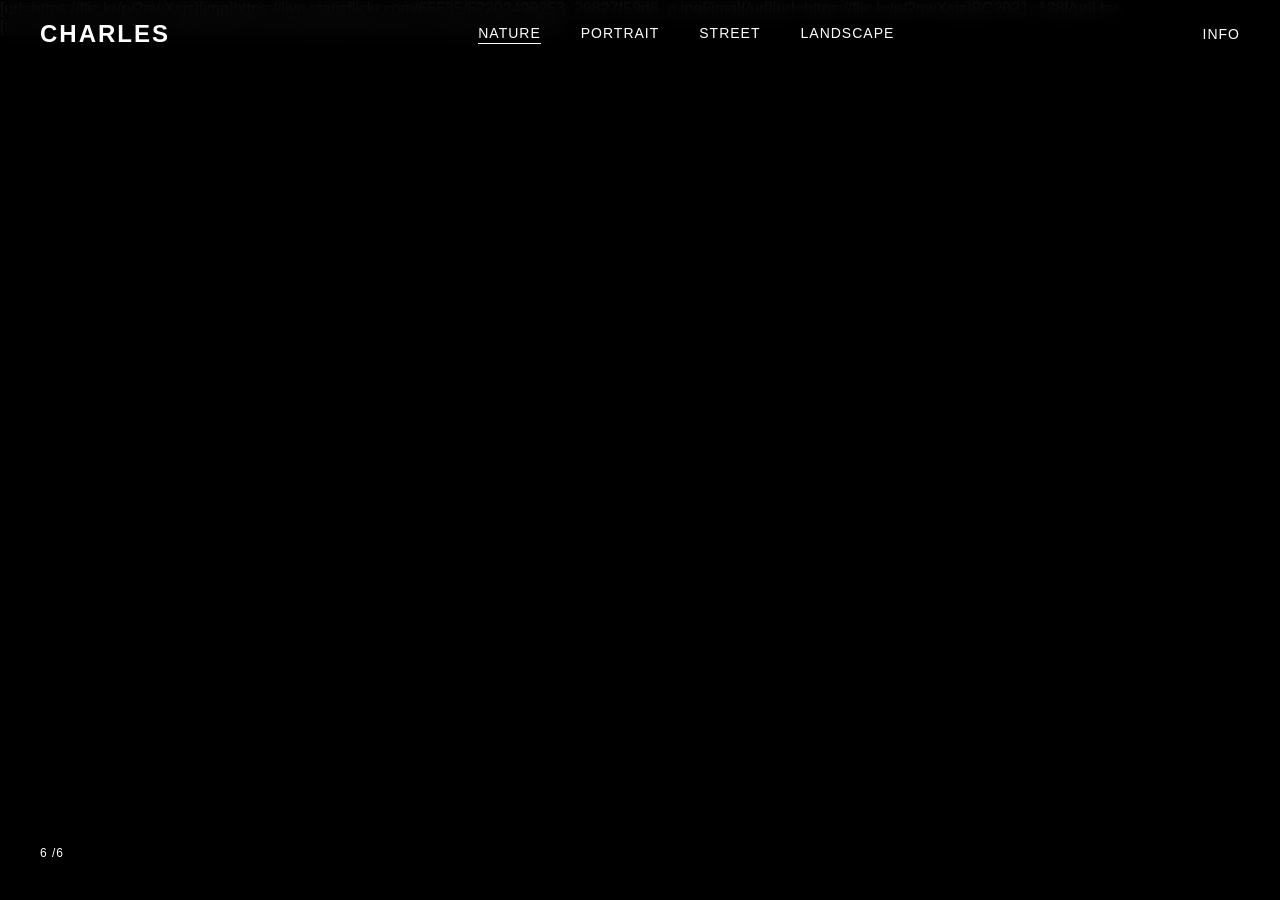
==== index.html @ f2f04e3e "Update index.html" ====
<!DOCTYPE html>
<html lang="en">
<head>
    <meta charset="UTF-8">
    <meta name="viewport" content="width=device-width, initial-scale=1.0">
    <title>chad</title>
    <style>
        * {
            margin: 0;
            padding: 0;
            box-sizing: border-box;
        }

        body {
            font-family: 'Arial', sans-serif;
            background: black;
            color: white;
            overflow-x: hidden;
        }

        .header {
            position: fixed;
            top: 0;
            left: 0;
            right: 0;
            z-index: 1000;
            background: rgba(0, 0, 0, 0.9);
            backdrop-filter: blur(10px);
        }

        .nav {
            display: flex;
            justify-content: space-between;
            align-items: center;
            padding: 20px 40px;
        }

        .logo {
            font-size: 24px;
            font-weight: bold;
            letter-spacing: 2px;
        }

        .nav-menu {
            display: flex;
            gap: 40px;
        }

        .nav-item {
            cursor: pointer;
            font-size: 14px;
            letter-spacing: 1px;
            transition: opacity 0.3s;
            text-transform: uppercase;
        }

        .nav-item:hover {
            opacity: 0.7;
        }

        .nav-item.active {
            border-bottom: 1px solid white;
            padding-bottom: 2px;
        }

        .info-btn {
            cursor: pointer;
            font-size: 14px;
            letter-spacing: 1px;
            transition: opacity 0.3s;
        }

        .info-btn:hover {
            opacity: 0.7;
        }

        .main-content {
            margin-top: 80px;
            padding: 0;
        }

        .gallery {
            display: none;
            padding: 40px;
        }

        .gallery.active {
            display: block;
        }

        .photo-grid {
            columns: 3;
            column-gap: 20px;
        }

        .photo-item {
            break-inside: avoid;
            margin-bottom: 20px;
            cursor: pointer;
            transition: opacity 0.3s;
        }

        .photo-item:hover {
            opacity: 0.8;
        }

        .photo-item img {
            width: 100%;
            height: auto;
            display: block;
        }

        .modal {
            display: none;
            position: fixed;
            z-index: 2000;
            left: 0;
            top: 0;
            width: 100%;
            height: 100%;
            background-color: rgba(0, 0, 0, 0.95);
        }

        .modal-content {
            position: relative;
            width: 100%;
            height: 100%;
            display: flex;
            align-items: center;
            justify-content: center;
            padding: 40px;
        }

        .modal img {
            max-width: 100%;
            max-height: 100%;
            object-fit: contain;
        }

        .modal-close {
            position: absolute;
            top: 30px;
            right: 40px;
            color: white;
            font-size: 30px;
            cursor: pointer;
            z-index: 2001;
            transition: opacity 0.3s;
        }

        .modal-close:hover {
            opacity: 0.7;
        }

        .info-panel {
            display: none;
            position: fixed;
            top: 80px;
            right: 40px;
            background: rgba(0, 0, 0, 0.9);
            padding: 20px;
            border: 1px solid #333;
            z-index: 1500;
            max-width: 300px;
        }

        .info-panel.active {
            display: block;
        }

        .numbering {
            position: fixed;
            bottom: 40px;
            left: 40px;
            font-size: 12px;
            letter-spacing: 1px;
            z-index: 1000;
        }

        @media (max-width: 768px) {
            .nav {
                padding: 15px 20px;
            }

            .nav-menu {
                gap: 20px;
            }

            .nav-item, .info-btn {
                font-size: 12px;
            }

            .main-content {
                margin-top: 60px;
            }

            .gallery {
                padding: 20px;
            }

            .photo-grid {
                columns: 2;
                column-gap: 15px;
            }

            .photo-item {
                margin-bottom: 15px;
            }

            .numbering {
                bottom: 20px;
                left: 20px;
            }

            .modal-close {
                right: 20px;
                top: 20px;
            }

            .info-panel {
                right: 20px;
                max-width: 250px;
            }
        }

        @media (max-width: 480px) {
            .photo-grid {
                columns: 1;
            }

            .nav-menu {
                gap: 15px;
            }
        }
    </style>
</head>
<body>
    <div class="header">
        <nav class="nav">
            <div class="logo">CHARLES</div>
            <div class="nav-menu">
                <div class="nav-item active" onclick="showGallery('nature')">NATURE</div>
                <div class="nav-item" onclick="showGallery('portrait')">PORTRAIT</div>
                <div class="nav-item" onclick="showGallery('street')">STREET</div>
                <div class="nav-item" onclick="showGallery('landscape')">LANDSCAPE</div>
            </div>
            <div class="info-btn" onclick="toggleInfo()">INFO</div>
        </nav>
    </div>
[url=https://flic.kr/p/2nwXsjz][img]https://live.staticflickr.com/65535/52202499253_29827f59d6_o.jpg[/img][/url][url=https://flic.kr/p/2nwXsjz]BC2021_138[/url] by [url=https://www.flickr.com/photos/131401388@N03/]Chad Lortie[/url], sur Flickr
    <div class="main-content">
        <!-- Nature Gallery -->
        <div id="nature" class="gallery active">
            <div class="photo-grid">
                <div class="photo-item" onclick="openModal('https://live.staticflickr.com/65535/54692451687_19c5208e9b_b.jpg')">
                    <img src="https://live.staticflickr.com/65535/54692451687_19c5208e9b_b.jpg&q=80" alt="">
                </div>
                <div class="photo-item" onclick="openModal('https://live.staticflickr.com/65535/52202499253_29827f59d6_o.jpg')">
                    <img src="https://live.staticflickr.com/65535/52202499253_29827f59d6_o.jpg" alt="">
                </div>
                <div class="photo-item" onclick="openModal('https://images.unsplash.com/photo-1469474968028-56623f02e42e?w=1200&q=80')">
                    <img src="https://images.unsplash.com/photo-1469474968028-56623f02e42e?w=600&q=80" alt="">
                </div>
                <div class="photo-item" onclick="openModal('https://images.unsplash.com/photo-1518837695005-2083093ee35b?w=1200&q=80')">
                    <img src="https://images.unsplash.com/photo-1518837695005-2083093ee35b?w=600&q=80" alt="">
                </div>
                <div class="photo-item" onclick="openModal('https://images.unsplash.com/photo-1448375240586-882707db888b?w=1200&q=80')">
                    <img src="https://images.unsplash.com/photo-1448375240586-882707db888b?w=600&q=80" alt="">
                </div>
                <div class="photo-item" onclick="openModal('https://images.unsplash.com/photo-1472214103451-9374bd1c798e?w=1200&q=80')">
                    <img src="https://images.unsplash.com/photo-1472214103451-9374bd1c798e?w=600&q=80" alt="">
                </div>
            </div>
        </div>

        <!-- Portrait Gallery -->
        <div id="portrait" class="gallery">
            <div class="photo-grid">
                <div class="photo-item" onclick="openModal('https://images.unsplash.com/photo-1494790108755-2616c27ef63d?w=1200&q=80')">
                    <img src="https://images.unsplash.com/photo-1494790108755-2616c27ef63d?w=600&q=80" alt="">
                </div>
                <div class="photo-item" onclick="openModal('https://images.unsplash.com/photo-1507003211169-0a1dd7228f2d?w=1200&q=80')">
                    <img src="https://images.unsplash.com/photo-1507003211169-0a1dd7228f2d?w=600&q=80" alt="">
                </div>
                <div class="photo-item" onclick="openModal('https://images.unsplash.com/photo-1544005313-94ddf0286df2?w=1200&q=80')">
                    <img src="https://images.unsplash.com/photo-1544005313-94ddf0286df2?w=600&q=80" alt="">
                </div>
                <div class="photo-item" onclick="openModal('https://images.unsplash.com/photo-1529626455594-4ff0802cfb7e?w=1200&q=80')">
                    <img src="https://images.unsplash.com/photo-1529626455594-4ff0802cfb7e?w=600&q=80" alt="">
                </div>
            </div>
        </div>

        <!-- Street Gallery -->
        <div id="street" class="gallery">
            <div class="photo-grid">
                <div class="photo-item" onclick="openModal('https://images.unsplash.com/photo-1449824913935-59a10b8d2000?w=1200&q=80')">
                    <img src="https://images.unsplash.com/photo-1449824913935-59a10b8d2000?w=600&q=80" alt="">
                </div>
                <div class="photo-item" onclick="openModal('https://images.unsplash.com/photo-1477959858617-67f85cf4f1df?w=1200&q=80')">
                    <img src="https://images.unsplash.com/photo-1477959858617-67f85cf4f1df?w=600&q=80" alt="">
                </div>
                <div class="photo-item" onclick="openModal('https://images.unsplash.com/photo-1502920917128-1aa500764cbd?w=1200&q=80')">
                    <img src="https://images.unsplash.com/photo-1502920917128-1aa500764cbd?w=600&q=80" alt="">
                </div>
                <div class="photo-item" onclick="openModal('https://images.unsplash.com/photo-1501594907352-04cda38ebc29?w=1200&q=80')">
                    <img src="https://images.unsplash.com/photo-1501594907352-04cda38ebc29?w=600&q=80" alt="">
                </div>
                <div class="photo-item" onclick="openModal('https://images.unsplash.com/photo-1514565131-fce0801e5785?w=1200&q=80')">
                    <img src="https://images.unsplash.com/photo-1514565131-fce0801e5785?w=600&q=80" alt="">
                </div>
            </div>
        </div>

        <!-- Landscape Gallery -->
        <div id="landscape" class="gallery">
            <div class="photo-grid">
                <div class="photo-item" onclick="openModal('https://images.unsplash.com/photo-1506905925346-21bda4d32df4?w=1200&q=80')">
                    <img src="https://images.unsplash.com/photo-1506905925346-21bda4d32df4?w=600&q=80" alt="">
                </div>
                <div class="photo-item" onclick="openModal('https://images.unsplash.com/photo-1506197603052-3cc9c3a201bd?w=1200&q=80')">
                    <img src="https://images.unsplash.com/photo-1506197603052-3cc9c3a201bd?w=600&q=80" alt="">
                </div>
                <div class="photo-item" onclick="openModal('https://images.unsplash.com/photo-1464822759844-d150baec3e5a?w=1200&q=80')">
                    <img src="https://images.unsplash.com/photo-1464822759844-d150baec3e5a?w=600&q=80" alt="">
                </div>
                <div class="photo-item" onclick="openModal('https://images.unsplash.com/photo-1519904981063-b0cf448d479e?w=1200&q=80')">
                    <img src="https://images.unsplash.com/photo-1519904981063-b0cf448d479e?w=600&q=80" alt="">
                </div>
                <div class="photo-item" onclick="openModal('https://images.unsplash.com/photo-1493246507139-91e8fad9978e?w=1200&q=80')">
                    <img src="https://images.unsplash.com/photo-1493246507139-91e8fad9978e?w=600&q=80" alt="">
                </div>
                <div class="photo-item" onclick="openModal('https://images.unsplash.com/photo-1417325384643-aac51acc9e5d?w=1200&q=80')">
                    <img src="https://images.unsplash.com/photo-1417325384643-aac51acc9e5d?w=600&q=80" alt="">
                </div>
            </div>
        </div>
    </div>

    <!-- Modal -->
    <div id="modal" class="modal" onclick="closeModal()">
        <div class="modal-close">&times;</div>
        <div class="modal-content">
            <img id="modalImg" src="" alt="">
        </div>
    </div>

    <!-- Info Panel -->
    <div id="infoPanel" class="info-panel">
        <p>Photographer based in Montreal</p>
        <p>Available for commissions</p>
        <p>Contact: hello@photographer.com</p>
    </div>

    <!-- Numbering -->
    <div class="numbering">
        <span id="currentNumber">1</span>
        <span id="totalNumber"></span>
    </div>

    <script>
        let currentGallery = 'nature';
        let currentImageIndex = 0;
        let totalImages = 0;

        function showGallery(gallery) {
            // Hide all galleries
            document.querySelectorAll('.gallery').forEach(g => g.classList.remove('active'));
            document.querySelectorAll('.nav-item').forEach(n => n.classList.remove('active'));
            
            // Show selected gallery
            document.getElementById(gallery).classList.add('active');
            event.target.classList.add('active');
            
            currentGallery = gallery;
            updateNumbering();
        }

        function openModal(imageSrc) {
            document.getElementById('modalImg').src = imageSrc;
            document.getElementById('modal').style.display = 'block';
            document.body.style.overflow = 'hidden';
        }

        function closeModal() {
            document.getElementById('modal').style.display = 'none';
            document.body.style.overflow = 'auto';
        }

        function toggleInfo() {
            const panel = document.getElementById('infoPanel');
            panel.classList.toggle('active');
        }

        function updateNumbering() {
            const activeGallery = document.querySelector('.gallery.active');
            const images = activeGallery.querySelectorAll('.photo-item');
            totalImages = images.length;
            document.getElementById('totalNumber').textContent = '/' + totalImages;
            
            // Update current number on scroll or image hover
            let observer = new IntersectionObserver((entries) => {
                entries.forEach(entry => {
                    if (entry.isIntersecting) {
                        const index = Array.from(images).indexOf(entry.target) + 1;
                        document.getElementById('currentNumber').textContent = index;
                    }
                });
            }, { threshold: 0.5 });
            
            images.forEach(img => observer.observe(img));
        }

        // Initialize
        document.addEventListener('DOMContentLoaded', function() {
            updateNumbering();
        });

        // Close modal with escape key
        document.addEventListener('keydown', function(e) {
            if (e.key === 'Escape') {
                closeModal();
                const panel = document.getElementById('infoPanel');
                panel.classList.remove('active');
            }
        });

        // Close info panel when clicking outside
        document.addEventListener('click', function(e) {
            const panel = document.getElementById('infoPanel');
            const infoBtn = document.querySelector('.info-btn');
            if (!panel.contains(e.target) && !infoBtn.contains(e.target)) {
                panel.classList.remove('active');
            }
        });
    </script>
</body>
</html>
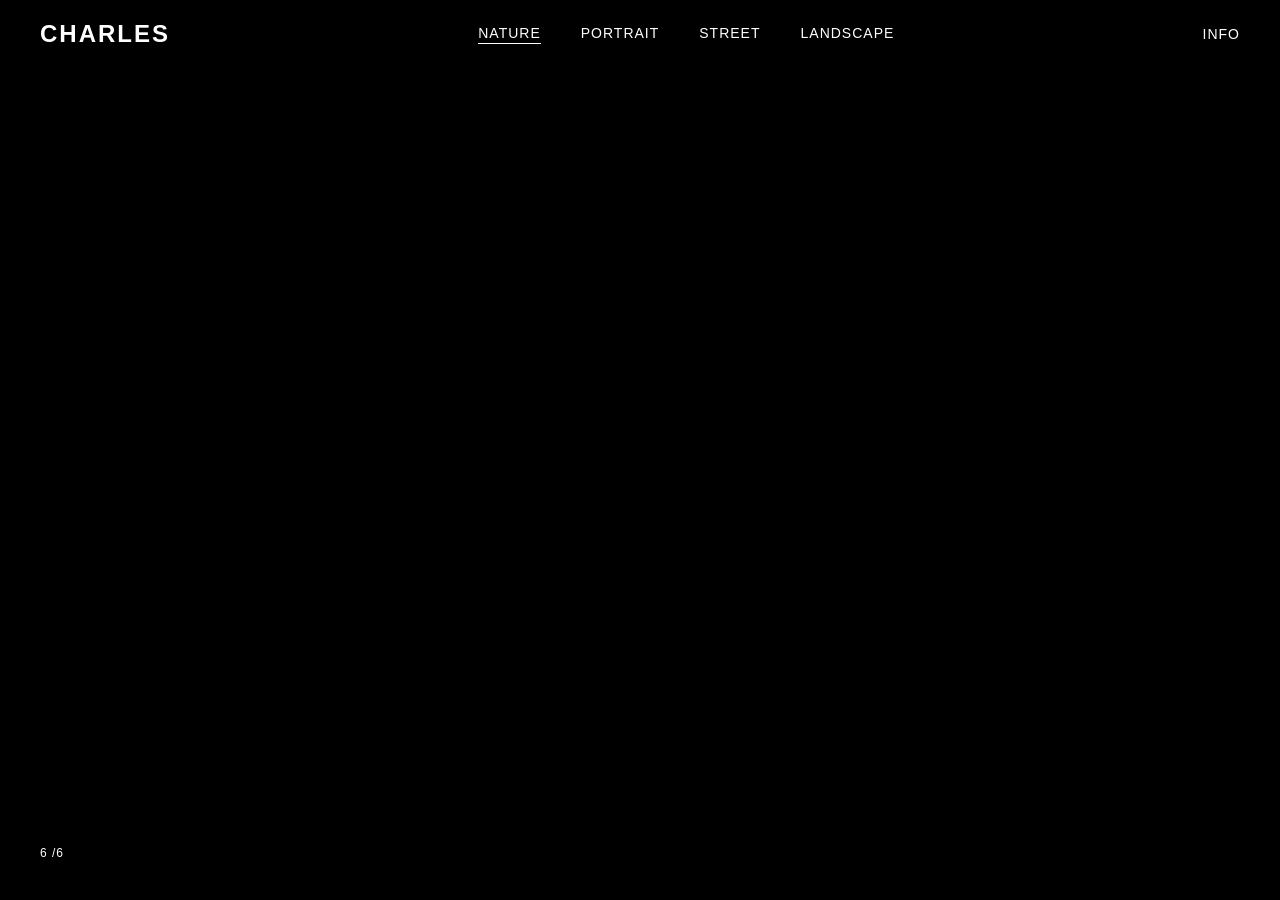
==== commit 1f5b1f4d: "test" ====
--- a/index.html
+++ b/index.html
@@ -247,46 +247,28 @@
             <div class="info-btn" onclick="toggleInfo()">INFO</div>
         </nav>
     </div>
-[url=https://flic.kr/p/2nwXsjz][img]https://live.staticflickr.com/65535/52202499253_29827f59d6_o.jpg[/img][/url][url=https://flic.kr/p/2nwXsjz]BC2021_138[/url] by [url=https://www.flickr.com/photos/131401388@N03/]Chad Lortie[/url], sur Flickr
+
     <div class="main-content">
         <!-- Nature Gallery -->
         <div id="nature" class="gallery active">
             <div class="photo-grid">
                 <div class="photo-item" onclick="openModal('https://live.staticflickr.com/65535/54692451687_19c5208e9b_b.jpg')">
-                    <img src="https://live.staticflickr.com/65535/54692451687_19c5208e9b_b.jpg&q=80" alt="">
+                    <img src="https://live.staticflickr.com/65535/54692451687_19c5208e9b_b.jpg&q" alt="">
                 </div>
                 <div class="photo-item" onclick="openModal('https://live.staticflickr.com/65535/52202499253_29827f59d6_o.jpg')">
                     <img src="https://live.staticflickr.com/65535/52202499253_29827f59d6_o.jpg" alt="">
                 </div>
-                <div class="photo-item" onclick="openModal('https://images.unsplash.com/photo-1469474968028-56623f02e42e?w=1200&q=80')">
-                    <img src="https://images.unsplash.com/photo-1469474968028-56623f02e42e?w=600&q=80" alt="">
-                </div>
-                <div class="photo-item" onclick="openModal('https://images.unsplash.com/photo-1518837695005-2083093ee35b?w=1200&q=80')">
-                    <img src="https://images.unsplash.com/photo-1518837695005-2083093ee35b?w=600&q=80" alt="">
+                <div class="photo-item" onclick="openModal('https://live.staticflickr.com/65535/54693603485_eb34582e58_o.jpg')">
+                    <img src="https://live.staticflickr.com/65535/54693603485_eb34582e58_o.jpg" alt="">
+                </div>
+                <div class="photo-item" onclick="openModal('https://live.staticflickr.com/65535/52776510985_c08c75e4cd_o.jpg')">
+                    <img src="https://live.staticflickr.com/65535/52776510985_c08c75e4cd_o.jpg" alt="">
                 </div>
                 <div class="photo-item" onclick="openModal('https://images.unsplash.com/photo-1448375240586-882707db888b?w=1200&q=80')">
                     <img src="https://images.unsplash.com/photo-1448375240586-882707db888b?w=600&q=80" alt="">
                 </div>
                 <div class="photo-item" onclick="openModal('https://images.unsplash.com/photo-1472214103451-9374bd1c798e?w=1200&q=80')">
                     <img src="https://images.unsplash.com/photo-1472214103451-9374bd1c798e?w=600&q=80" alt="">
-                </div>
-            </div>
-        </div>
-
-        <!-- Portrait Gallery -->
-        <div id="portrait" class="gallery">
-            <div class="photo-grid">
-                <div class="photo-item" onclick="openModal('https://images.unsplash.com/photo-1494790108755-2616c27ef63d?w=1200&q=80')">
-                    <img src="https://images.unsplash.com/photo-1494790108755-2616c27ef63d?w=600&q=80" alt="">
-                </div>
-                <div class="photo-item" onclick="openModal('https://images.unsplash.com/photo-1507003211169-0a1dd7228f2d?w=1200&q=80')">
-                    <img src="https://images.unsplash.com/photo-1507003211169-0a1dd7228f2d?w=600&q=80" alt="">
-                </div>
-                <div class="photo-item" onclick="openModal('https://images.unsplash.com/photo-1544005313-94ddf0286df2?w=1200&q=80')">
-                    <img src="https://images.unsplash.com/photo-1544005313-94ddf0286df2?w=600&q=80" alt="">
-                </div>
-                <div class="photo-item" onclick="openModal('https://images.unsplash.com/photo-1529626455594-4ff0802cfb7e?w=1200&q=80')">
-                    <img src="https://images.unsplash.com/photo-1529626455594-4ff0802cfb7e?w=600&q=80" alt="">
                 </div>
             </div>
         </div>
@@ -315,17 +297,17 @@
         <!-- Landscape Gallery -->
         <div id="landscape" class="gallery">
             <div class="photo-grid">
-                <div class="photo-item" onclick="openModal('https://images.unsplash.com/photo-1506905925346-21bda4d32df4?w=1200&q=80')">
-                    <img src="https://images.unsplash.com/photo-1506905925346-21bda4d32df4?w=600&q=80" alt="">
-                </div>
-                <div class="photo-item" onclick="openModal('https://images.unsplash.com/photo-1506197603052-3cc9c3a201bd?w=1200&q=80')">
-                    <img src="https://images.unsplash.com/photo-1506197603052-3cc9c3a201bd?w=600&q=80" alt="">
-                </div>
-                <div class="photo-item" onclick="openModal('https://images.unsplash.com/photo-1464822759844-d150baec3e5a?w=1200&q=80')">
-                    <img src="https://images.unsplash.com/photo-1464822759844-d150baec3e5a?w=600&q=80" alt="">
-                </div>
-                <div class="photo-item" onclick="openModal('https://images.unsplash.com/photo-1519904981063-b0cf448d479e?w=1200&q=80')">
-                    <img src="https://images.unsplash.com/photo-1519904981063-b0cf448d479e?w=600&q=80" alt="">
+                <div class="photo-item" onclick="openModal('https://live.staticflickr.com/65535/52776510985_c08c75e4cd_o.jpg')">
+                    <img src="https://live.staticflickr.com/65535/52776510985_c08c75e4cd_o.jpg" alt="">
+                </div>
+                <div class="photo-item" onclick="openModal('https://live.staticflickr.com/65535/53456727250_0c3049e406_o.jpg')">
+                    <img src="https://live.staticflickr.com/65535/53456727250_0c3049e406_o.jpg" alt="">
+                </div>
+                <div class="photo-item" onclick="openModal('https://live.staticflickr.com/65535/53456721230_c2c3dd6757_o.jpg')">
+                    <img src="https://live.staticflickr.com/65535/53456721230_c2c3dd6757_o.jpg" alt="">
+                </div>
+                <div class="photo-item" onclick="openModal('https://live.staticflickr.com/65535/52228485630_40c9dd7c0c_o.jpg')">
+                    <img src="https://live.staticflickr.com/65535/52228485630_40c9dd7c0c_o.jpg" alt="">
                 </div>
                 <div class="photo-item" onclick="openModal('https://images.unsplash.com/photo-1493246507139-91e8fad9978e?w=1200&q=80')">
                     <img src="https://images.unsplash.com/photo-1493246507139-91e8fad9978e?w=600&q=80" alt="">
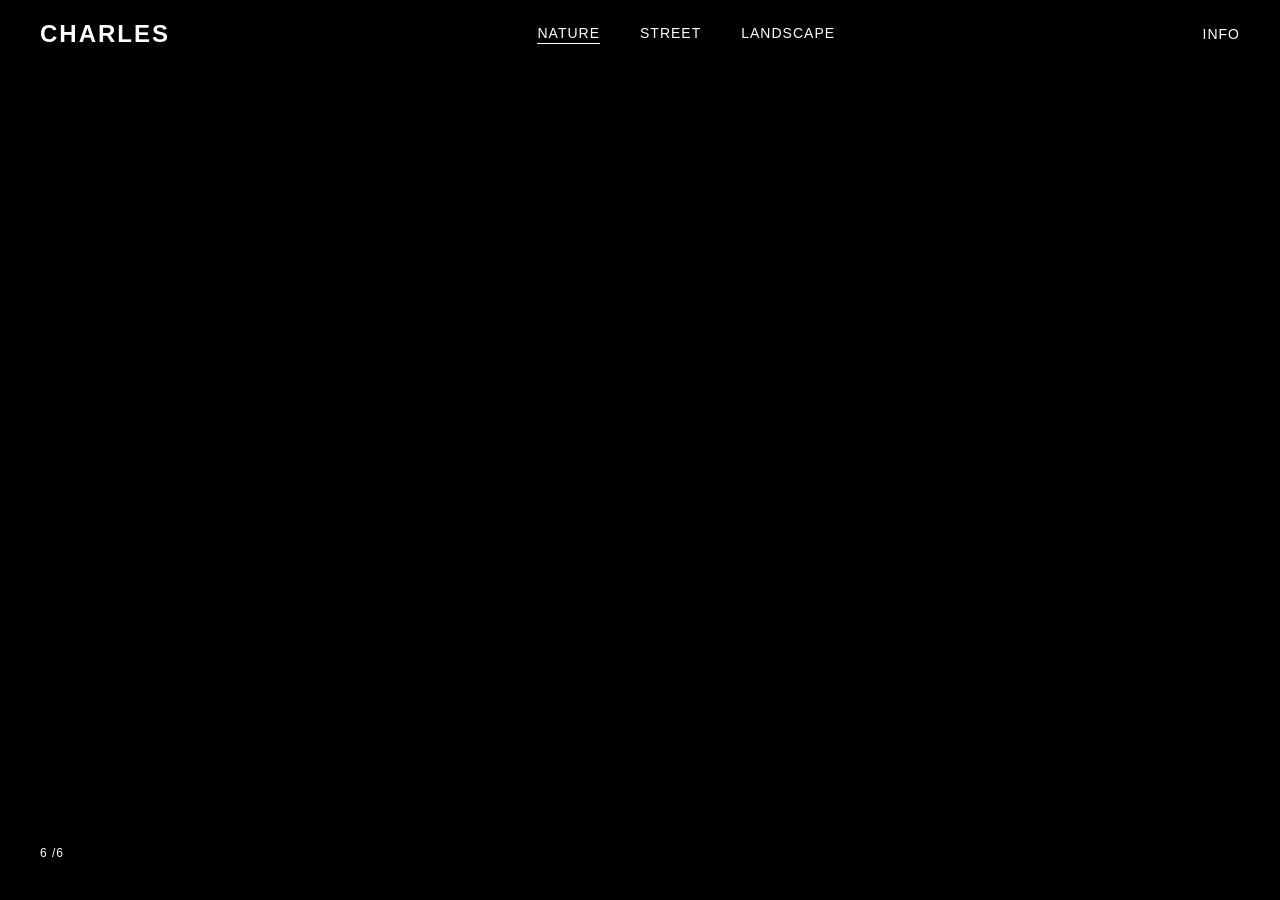
==== commit 9864384f: "test" ====
--- a/index.html
+++ b/index.html
@@ -240,7 +240,6 @@
             <div class="logo">CHARLES</div>
             <div class="nav-menu">
                 <div class="nav-item active" onclick="showGallery('nature')">NATURE</div>
-                <div class="nav-item" onclick="showGallery('portrait')">PORTRAIT</div>
                 <div class="nav-item" onclick="showGallery('street')">STREET</div>
                 <div class="nav-item" onclick="showGallery('landscape')">LANDSCAPE</div>
             </div>
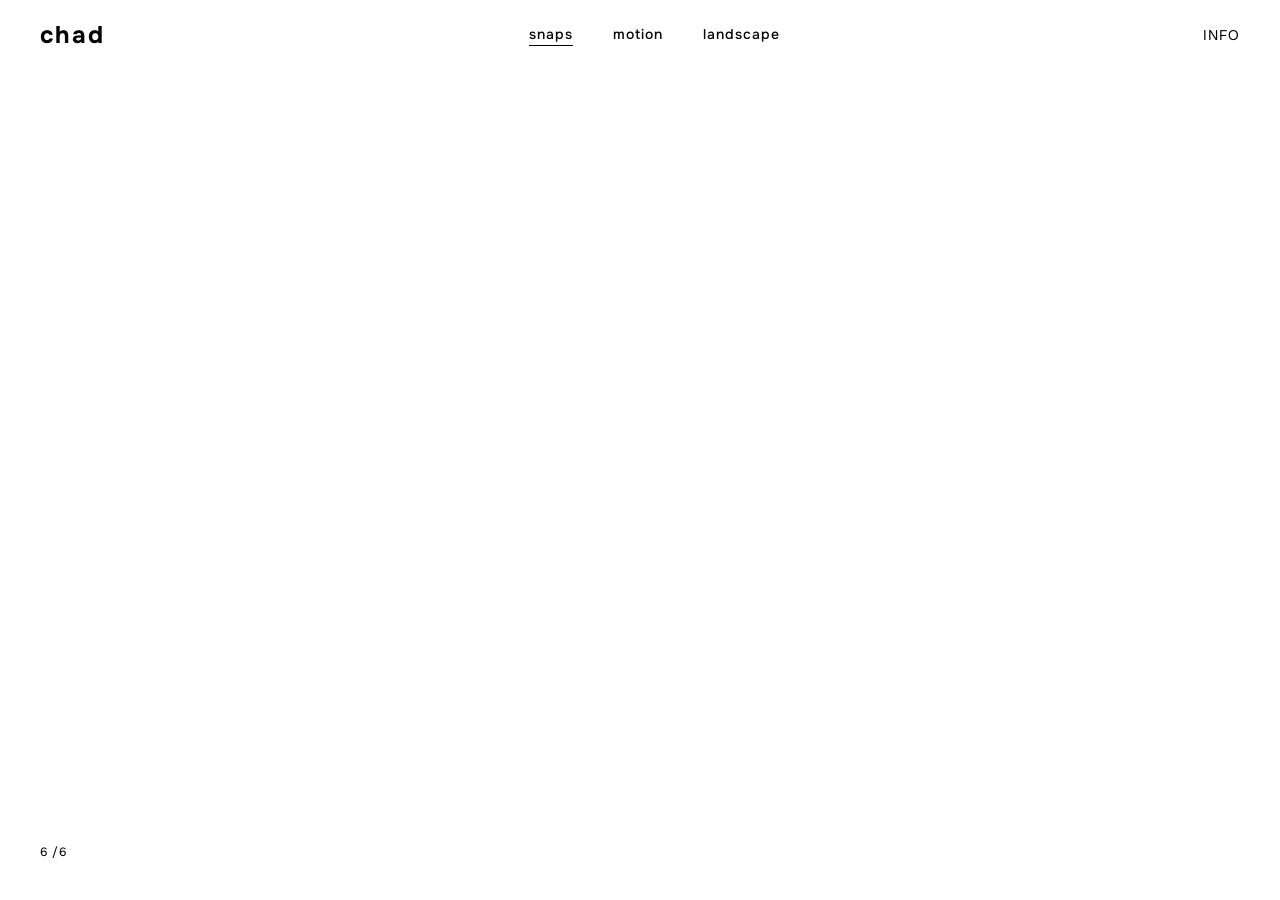
==== commit fe7bd5f6: "test" ====
--- a/index.html
+++ b/index.html
@@ -3,7 +3,10 @@
 <head>
     <meta charset="UTF-8">
     <meta name="viewport" content="width=device-width, initial-scale=1.0">
-    <title>chad</title>
+    <link rel="preconnect" href="https://fonts.googleapis.com">
+    <link rel="preconnect" href="https://fonts.gstatic.com" crossorigin>
+    <link href="https://fonts.googleapis.com/css2?family=Onest:wght@100..900&display=swap" rel="stylesheet">
+    <title>Chad</title>
     <style>
         * {
             margin: 0;
@@ -12,9 +15,9 @@
         }
 
         body {
-            font-family: 'Arial', sans-serif;
-            background: black;
-            color: white;
+            font-family: 'Onest', -apple-system, BlinkMacSystemFont, 'Segoe UI', Roboto, sans-serif;
+            background: white;
+            color: black;
             overflow-x: hidden;
         }
 
@@ -24,7 +27,7 @@
             left: 0;
             right: 0;
             z-index: 1000;
-            background: rgba(0, 0, 0, 0.9);
+            background: rgba(255, 255, 255, 0.9);
             backdrop-filter: blur(10px);
         }
 
@@ -39,6 +42,7 @@
             font-size: 24px;
             font-weight: bold;
             letter-spacing: 2px;
+            text-transform: lowercase;
         }
 
         .nav-menu {
@@ -51,7 +55,9 @@
             font-size: 14px;
             letter-spacing: 1px;
             transition: opacity 0.3s;
-            text-transform: uppercase;
+            text-transform: lowercase;
+            font-family: 'Onest', sans-serif;
+            font-weight: 500;
         }
 
         .nav-item:hover {
@@ -59,7 +65,7 @@
         }
 
         .nav-item.active {
-            border-bottom: 1px solid white;
+            border-bottom: 1px solid black;
             padding-bottom: 2px;
         }
 
@@ -118,7 +124,7 @@
             top: 0;
             width: 100%;
             height: 100%;
-            background-color: rgba(0, 0, 0, 0.95);
+            background-color: rgba(255, 255, 255, 0.95);
         }
 
         .modal-content {
@@ -141,7 +147,7 @@
             position: absolute;
             top: 30px;
             right: 40px;
-            color: white;
+            color: black;
             font-size: 30px;
             cursor: pointer;
             z-index: 2001;
@@ -157,7 +163,7 @@
             position: fixed;
             top: 80px;
             right: 40px;
-            background: rgba(0, 0, 0, 0.9);
+            blacknd: rgba(0, 0, 0, 0.9);
             padding: 20px;
             border: 1px solid #333;
             z-index: 1500;
@@ -237,59 +243,45 @@
 <body>
     <div class="header">
         <nav class="nav">
-            <div class="logo">CHARLES</div>
+            <div class="logo">chad</div>
             <div class="nav-menu">
-                <div class="nav-item active" onclick="showGallery('nature')">NATURE</div>
-                <div class="nav-item" onclick="showGallery('street')">STREET</div>
-                <div class="nav-item" onclick="showGallery('landscape')">LANDSCAPE</div>
+                <div class="nav-item active" onclick="showGallery('snaps')">snaps</div>
+                <div class="nav-item" onclick="showGallery('motion')">motion</div>
+                <div class="nav-item" onclick="showGallery('landscape')">landscape</div>
             </div>
             <div class="info-btn" onclick="toggleInfo()">INFO</div>
         </nav>
     </div>
 
     <div class="main-content">
-        <!-- Nature Gallery -->
-        <div id="nature" class="gallery active">
+        <!-- Snaps Gallery -->
+        <div id="snaps" class="gallery active">
             <div class="photo-grid">
-                <div class="photo-item" onclick="openModal('https://live.staticflickr.com/65535/54692451687_19c5208e9b_b.jpg')">
-                    <img src="https://live.staticflickr.com/65535/54692451687_19c5208e9b_b.jpg&q" alt="">
-                </div>
-                <div class="photo-item" onclick="openModal('https://live.staticflickr.com/65535/52202499253_29827f59d6_o.jpg')">
-                    <img src="https://live.staticflickr.com/65535/52202499253_29827f59d6_o.jpg" alt="">
-                </div>
-                <div class="photo-item" onclick="openModal('https://live.staticflickr.com/65535/54693603485_eb34582e58_o.jpg')">
-                    <img src="https://live.staticflickr.com/65535/54693603485_eb34582e58_o.jpg" alt="">
-                </div>
-                <div class="photo-item" onclick="openModal('https://live.staticflickr.com/65535/52776510985_c08c75e4cd_o.jpg')">
-                    <img src="https://live.staticflickr.com/65535/52776510985_c08c75e4cd_o.jpg" alt="">
-                </div>
-                <div class="photo-item" onclick="openModal('https://images.unsplash.com/photo-1448375240586-882707db888b?w=1200&q=80')">
-                    <img src="https://images.unsplash.com/photo-1448375240586-882707db888b?w=600&q=80" alt="">
-                </div>
-                <div class="photo-item" onclick="openModal('https://images.unsplash.com/photo-1472214103451-9374bd1c798e?w=1200&q=80')">
-                    <img src="https://images.unsplash.com/photo-1472214103451-9374bd1c798e?w=600&q=80" alt="">
+                <div class="photo-item" onclick="openModal('https://live.staticflickr.com/65535/52247190452_0128ac972d_o.jpg')">
+                    <img src="https://live.staticflickr.com/65535/52247190452_0128ac972d_o.jpg" alt="">
+                </div>
+                <div class="photo-item" onclick="openModal('https://live.staticflickr.com/65535/52248659575_8b1feb1663_o.jpg')">
+                    <img src="https://live.staticflickr.com/65535/52248659575_8b1feb1663_o.jpg" alt="">
+                </div>
+                <div class="photo-item" onclick="openModal('https://live.staticflickr.com/65535/53157770330_779fc033c2_o.jpg')">
+                    <img src="https://live.staticflickr.com/65535/53157770330_779fc033c2_o.jpg" alt="">
+                </div>
+                <div class="photo-item" onclick="openModal('https://live.staticflickr.com/65535/52720773637_eb283ed69d_o.jpg')">
+                    <img src="https://live.staticflickr.com/65535/52720773637_eb283ed69d_o.jpg" alt="">
+                </div>
+                <div class="photo-item" onclick="openModal('https://live.staticflickr.com/65535/52352588676_c57dd3155d_o.jpg')">
+                    <img src="https://live.staticflickr.com/65535/52352588676_c57dd3155d_o.jpg" alt="">
+                </div>
+                <div class="photo-item" onclick="openModal('https://live.staticflickr.com/65535/52202498573_bfff0afa3a_o.jpg')">
+                    <img src="https://live.staticflickr.com/65535/52202498573_bfff0afa3a_o.jpg" alt="">
                 </div>
             </div>
         </div>
 
-        <!-- Street Gallery -->
-        <div id="street" class="gallery">
+        <!-- Motion Gallery -->
+        <div id="motion" class="gallery">
             <div class="photo-grid">
-                <div class="photo-item" onclick="openModal('https://images.unsplash.com/photo-1449824913935-59a10b8d2000?w=1200&q=80')">
-                    <img src="https://images.unsplash.com/photo-1449824913935-59a10b8d2000?w=600&q=80" alt="">
-                </div>
-                <div class="photo-item" onclick="openModal('https://images.unsplash.com/photo-1477959858617-67f85cf4f1df?w=1200&q=80')">
-                    <img src="https://images.unsplash.com/photo-1477959858617-67f85cf4f1df?w=600&q=80" alt="">
-                </div>
-                <div class="photo-item" onclick="openModal('https://images.unsplash.com/photo-1502920917128-1aa500764cbd?w=1200&q=80')">
-                    <img src="https://images.unsplash.com/photo-1502920917128-1aa500764cbd?w=600&q=80" alt="">
-                </div>
-                <div class="photo-item" onclick="openModal('https://images.unsplash.com/photo-1501594907352-04cda38ebc29?w=1200&q=80')">
-                    <img src="https://images.unsplash.com/photo-1501594907352-04cda38ebc29?w=600&q=80" alt="">
-                </div>
-                <div class="photo-item" onclick="openModal('https://images.unsplash.com/photo-1514565131-fce0801e5785?w=1200&q=80')">
-                    <img src="https://images.unsplash.com/photo-1514565131-fce0801e5785?w=600&q=80" alt="">
-                </div>
+
             </div>
         </div>
 
@@ -308,16 +300,39 @@
                 <div class="photo-item" onclick="openModal('https://live.staticflickr.com/65535/52228485630_40c9dd7c0c_o.jpg')">
                     <img src="https://live.staticflickr.com/65535/52228485630_40c9dd7c0c_o.jpg" alt="">
                 </div>
-                <div class="photo-item" onclick="openModal('https://images.unsplash.com/photo-1493246507139-91e8fad9978e?w=1200&q=80')">
-                    <img src="https://images.unsplash.com/photo-1493246507139-91e8fad9978e?w=600&q=80" alt="">
-                </div>
-                <div class="photo-item" onclick="openModal('https://images.unsplash.com/photo-1417325384643-aac51acc9e5d?w=1200&q=80')">
-                    <img src="https://images.unsplash.com/photo-1417325384643-aac51acc9e5d?w=600&q=80" alt="">
+                <div class="photo-item" onclick="openModal('https://live.staticflickr.com/65535/52248444999_670e119080_o.jpg')">
+                    <img src="https://live.staticflickr.com/65535/52248444999_670e119080_o.jpg" alt="">
+                </div>
+                <div class="photo-item" onclick="openModal('https://live.staticflickr.com/65535/48996939893_cb7dd67a16_o.jpg')">
+                    <img src="https://live.staticflickr.com/65535/48996939893_cb7dd67a16_o.jpg" alt="">
+                </div>
+                <div class="photo-item" onclick="openModal('https://live.staticflickr.com/65535/53146793427_933183b419_o.jpg')">
+                    <img src="https://live.staticflickr.com/65535/53146793427_933183b419_o.jpg" alt="">
+                </div>
+                <div class="photo-item" onclick="openModal('https://live.staticflickr.com/65535/53153752949_4ba6a7ffa9_o.jpg')">
+                    <img src="https://live.staticflickr.com/65535/53153752949_4ba6a7ffa9_o.jpg" alt="">
+                </div>
+                <div class="photo-item" onclick="openModal('https://live.staticflickr.com/65535/52283161839_ac06f68bd3_o.jpg')">
+                    <img src="https://live.staticflickr.com/65535/52283161839_ac06f68bd3_o.jpg" alt="">
+                </div>
+                <div class="photo-item" onclick="openModal('https://live.staticflickr.com/65535/53456720300_7fd1d8334f_o.jpg')">
+                    <img src="https://live.staticflickr.com/65535/53456720300_7fd1d8334f_o.jpg" alt="">
+                </div>
+                <div class="photo-item" onclick="openModal('https://live.staticflickr.com/65535/54693603485_eb34582e58_o.jpg')">
+                    <img src="https://live.staticflickr.com/65535/54693603485_eb34582e58_o.jpg" alt="">
+                </div>
+                <div class="photo-item" onclick="openModal('https://live.staticflickr.com/65535/52776510985_c08c75e4cd_o.jpg')">
+                    <img src="https://live.staticflickr.com/65535/52776510985_c08c75e4cd_o.jpg" alt="">
+                </div>
+                <div class="photo-item" onclick="openModal('https://live.staticflickr.com/65535/52202499253_29827f59d6_o.jpg')">
+                    <img src="https://live.staticflickr.com/65535/52202499253_29827f59d6_o.jpg" alt="">
+                </div>
+                <div class="photo-item" onclick="openModal('https://live.staticflickr.com/65535/52248661150_e8d6380368_o.jpg')">
+                    <img src="https://live.staticflickr.com/65535/52248661150_e8d6380368_o.jpg" alt="">
                 </div>
             </div>
         </div>
     </div>
-
     <!-- Modal -->
     <div id="modal" class="modal" onclick="closeModal()">
         <div class="modal-close">&times;</div>
@@ -340,7 +355,7 @@
     </div>
 
     <script>
-        let currentGallery = 'nature';
+        let currentGallery = 'snaps';
         let currentImageIndex = 0;
         let totalImages = 0;
 
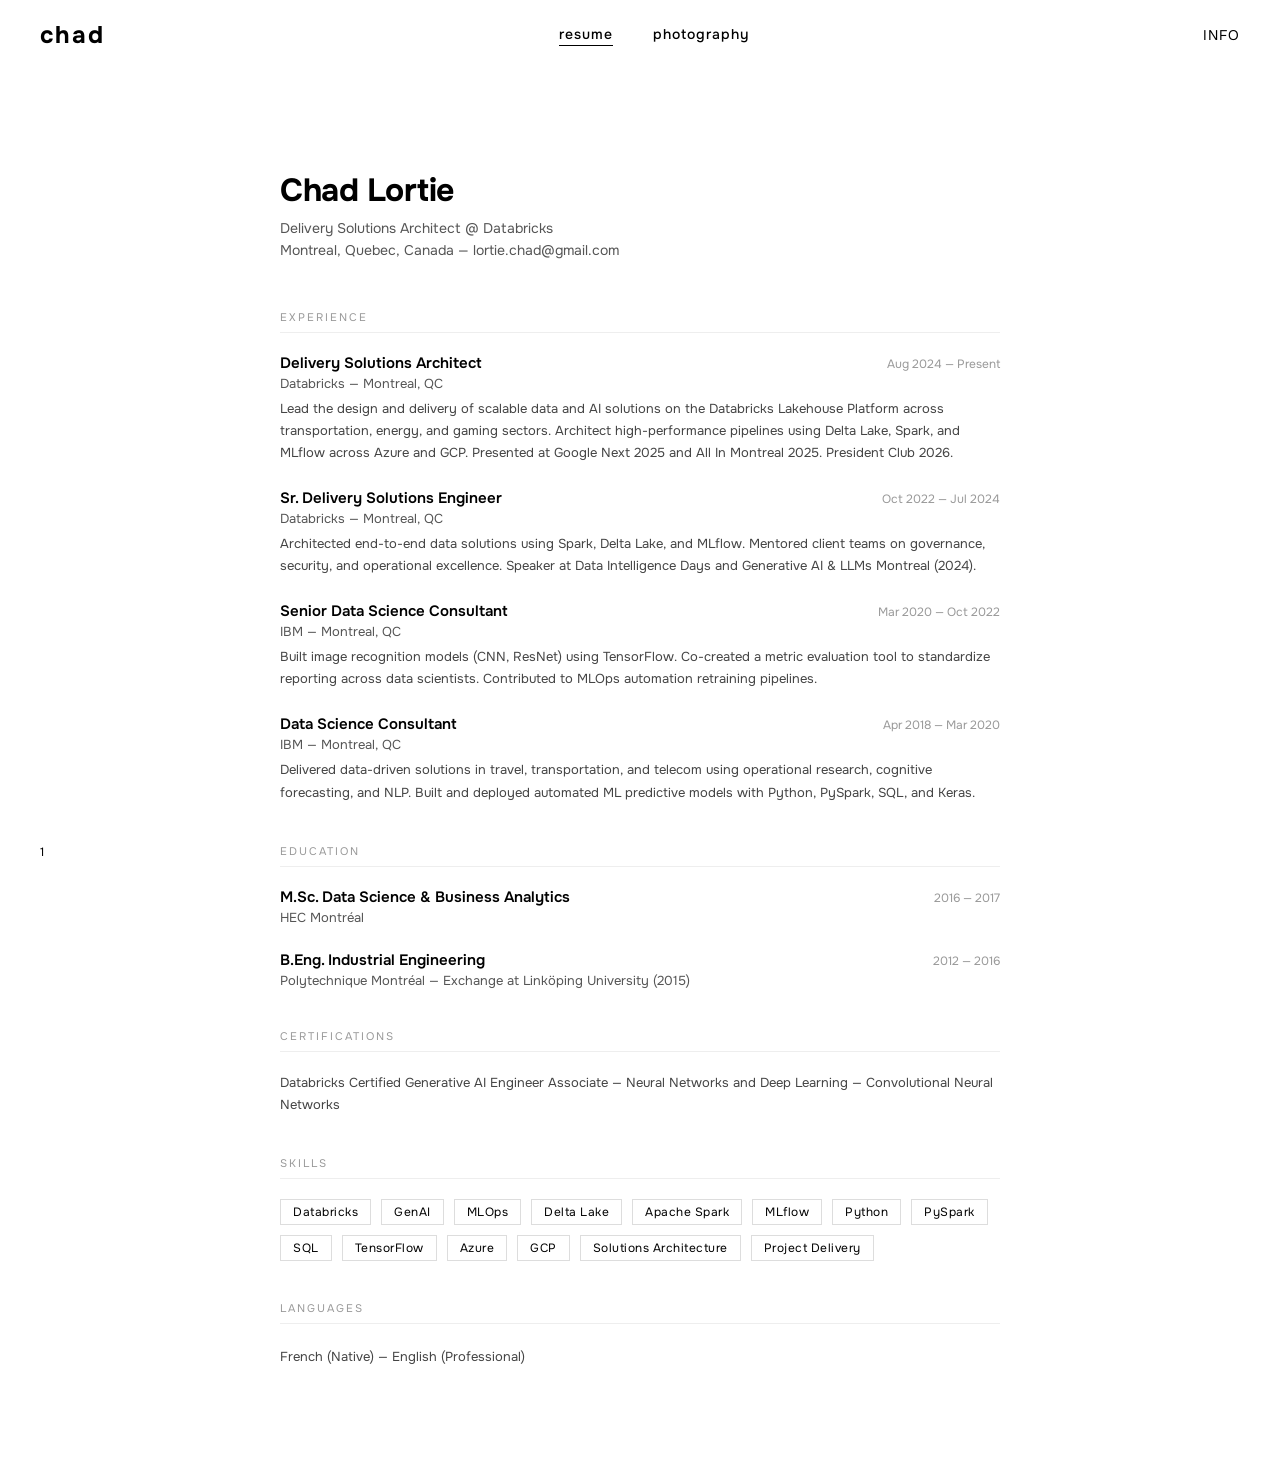
==== commit d86e4b78: "Add resume tab, photography sub-tabs, and Flickr links Co-Authored-By: Claude Sonnet 4.6 <noreply@an" ====
--- a/index.html
+++ b/index.html
@@ -81,7 +81,7 @@
         }
 
         .main-content {
-            margin-top: 80px;
+            margin-top: 110px;
             padding: 0;
         }
 
@@ -116,49 +116,7 @@
             display: block;
         }
 
-        .modal {
-            display: none;
-            position: fixed;
-            z-index: 2000;
-            left: 0;
-            top: 0;
-            width: 100%;
-            height: 100%;
-            background-color: rgba(255, 255, 255, 0.95);
-        }
-
-        .modal-content {
-            position: relative;
-            width: 100%;
-            height: 100%;
-            display: flex;
-            align-items: center;
-            justify-content: center;
-            padding: 40px;
-        }
-
-        .modal img {
-            max-width: 100%;
-            max-height: 100%;
-            object-fit: contain;
-        }
-
-        .modal-close {
-            position: absolute;
-            top: 30px;
-            right: 40px;
-            color: black;
-            font-size: 30px;
-            cursor: pointer;
-            z-index: 2001;
-            transition: opacity 0.3s;
-        }
-
-        .modal-close:hover {
-            opacity: 0.7;
-        }
-
-        .info-panel {
+.info-panel {
             display: none;
             position: fixed;
             top: 80px;
@@ -174,6 +132,37 @@
             display: block;
         }
 
+        .sub-nav {
+            display: none;
+            justify-content: center;
+            gap: 30px;
+            padding: 10px 40px 14px;
+            border-top: 1px solid #eee;
+        }
+
+        .sub-nav.active {
+            display: flex;
+        }
+
+        .sub-nav-item {
+            cursor: pointer;
+            font-size: 12px;
+            letter-spacing: 1px;
+            text-transform: lowercase;
+            color: #999;
+            transition: color 0.3s;
+        }
+
+        .sub-nav-item:hover {
+            color: black;
+        }
+
+        .sub-nav-item.active {
+            color: black;
+            border-bottom: 1px solid black;
+            padding-bottom: 2px;
+        }
+
         .numbering {
             position: fixed;
             bottom: 40px;
@@ -183,6 +172,111 @@
             z-index: 1000;
         }
 
+        .resume {
+            display: none;
+            padding: 60px 40px;
+            max-width: 800px;
+            margin: 0 auto;
+        }
+
+        .resume.active {
+            display: block;
+        }
+
+        .resume-header {
+            margin-bottom: 48px;
+        }
+
+        .resume-header h1 {
+            font-size: 32px;
+            font-weight: 700;
+            letter-spacing: -0.5px;
+        }
+
+        .resume-header p {
+            font-size: 14px;
+            color: #555;
+            margin-top: 6px;
+            line-height: 1.6;
+        }
+
+        .resume-section {
+            margin-bottom: 40px;
+        }
+
+        .resume-section-title {
+            font-size: 11px;
+            letter-spacing: 2px;
+            text-transform: uppercase;
+            color: #999;
+            border-bottom: 1px solid #eee;
+            padding-bottom: 8px;
+            margin-bottom: 20px;
+        }
+
+        .resume-item {
+            margin-bottom: 24px;
+        }
+
+        .resume-item-header {
+            display: flex;
+            justify-content: space-between;
+            align-items: baseline;
+            margin-bottom: 2px;
+        }
+
+        .resume-item-title {
+            font-size: 15px;
+            font-weight: 600;
+        }
+
+        .resume-item-date {
+            font-size: 12px;
+            color: #999;
+            white-space: nowrap;
+        }
+
+        .resume-item-company {
+            font-size: 13px;
+            color: #555;
+            margin-bottom: 6px;
+        }
+
+        .resume-item-desc {
+            font-size: 13px;
+            color: #444;
+            line-height: 1.7;
+        }
+
+        .resume-skills {
+            display: flex;
+            flex-wrap: wrap;
+            gap: 10px;
+        }
+
+        .resume-skill {
+            font-size: 12px;
+            border: 1px solid #ddd;
+            padding: 4px 12px;
+            letter-spacing: 0.5px;
+        }
+
+        .resume-langs {
+            font-size: 13px;
+            color: #444;
+            line-height: 2;
+        }
+
+        @media (max-width: 768px) {
+            .resume {
+                padding: 40px 20px;
+            }
+            .resume-item-header {
+                flex-direction: column;
+                gap: 2px;
+            }
+        }
+
         @media (max-width: 768px) {
             .nav {
                 padding: 15px 20px;
@@ -218,12 +312,7 @@
                 left: 20px;
             }
 
-            .modal-close {
-                right: 20px;
-                top: 20px;
-            }
-
-            .info-panel {
+.info-panel {
                 right: 20px;
                 max-width: 250px;
             }
@@ -245,34 +334,39 @@
         <nav class="nav">
             <div class="logo">chad</div>
             <div class="nav-menu">
-                <div class="nav-item active" onclick="showGallery('snaps')">snaps</div>
-                <div class="nav-item" onclick="showGallery('motion')">motion</div>
-                <div class="nav-item" onclick="showGallery('landscape')">landscape</div>
+                <div class="nav-item active" onclick="showTab('resume')">resume</div>
+
+                <div class="nav-item" onclick="showTab('photography')">photography</div>
             </div>
             <div class="info-btn" onclick="toggleInfo()">INFO</div>
         </nav>
+        <div id="subNav" class="sub-nav">
+            <div class="sub-nav-item active" onclick="showGallery('snaps')">snaps</div>
+            <div class="sub-nav-item" onclick="showGallery('motion')">motion</div>
+            <div class="sub-nav-item" onclick="showGallery('landscape')">landscape</div>
+        </div>
     </div>
 
     <div class="main-content">
         <!-- Snaps Gallery -->
-        <div id="snaps" class="gallery active">
+        <div id="snaps" class="gallery">
             <div class="photo-grid">
-                <div class="photo-item" onclick="openModal('https://live.staticflickr.com/65535/52247190452_0128ac972d_o.jpg')">
+                <div class="photo-item" onclick="window.open('https://www.flickr.com/photos/131401388/52247190452', '_blank')">
                     <img src="https://live.staticflickr.com/65535/52247190452_0128ac972d_o.jpg" alt="">
                 </div>
-                <div class="photo-item" onclick="openModal('https://live.staticflickr.com/65535/52248659575_8b1feb1663_o.jpg')">
+                <div class="photo-item" onclick="window.open('https://www.flickr.com/photos/131401388/52248659575', '_blank')">
                     <img src="https://live.staticflickr.com/65535/52248659575_8b1feb1663_o.jpg" alt="">
                 </div>
-                <div class="photo-item" onclick="openModal('https://live.staticflickr.com/65535/53157770330_779fc033c2_o.jpg')">
+                <div class="photo-item" onclick="window.open('https://www.flickr.com/photos/131401388/53157770330', '_blank')">
                     <img src="https://live.staticflickr.com/65535/53157770330_779fc033c2_o.jpg" alt="">
                 </div>
-                <div class="photo-item" onclick="openModal('https://live.staticflickr.com/65535/52720773637_eb283ed69d_o.jpg')">
+                <div class="photo-item" onclick="window.open('https://www.flickr.com/photos/131401388/52720773637', '_blank')">
                     <img src="https://live.staticflickr.com/65535/52720773637_eb283ed69d_o.jpg" alt="">
                 </div>
-                <div class="photo-item" onclick="openModal('https://live.staticflickr.com/65535/52352588676_c57dd3155d_o.jpg')">
+                <div class="photo-item" onclick="window.open('https://www.flickr.com/photos/131401388/52352588676', '_blank')">
                     <img src="https://live.staticflickr.com/65535/52352588676_c57dd3155d_o.jpg" alt="">
                 </div>
-                <div class="photo-item" onclick="openModal('https://live.staticflickr.com/65535/52202498573_bfff0afa3a_o.jpg')">
+                <div class="photo-item" onclick="window.open('https://www.flickr.com/photos/131401388/52202498573', '_blank')">
                     <img src="https://live.staticflickr.com/65535/52202498573_bfff0afa3a_o.jpg" alt="">
                 </div>
             </div>
@@ -281,67 +375,157 @@
         <!-- Motion Gallery -->
         <div id="motion" class="gallery">
             <div class="photo-grid">
-
-            </div>
+                <div class="photo-item" onclick="window.open('https://www.flickr.com/photos/131401388/52776510985', '_blank')">
+                    <img src="https://live.staticflickr.com/65535/52776510985_c08c75e4cd_o.jpg" alt="">
+                </div>            </div>
         </div>
 
         <!-- Landscape Gallery -->
         <div id="landscape" class="gallery">
             <div class="photo-grid">
-                <div class="photo-item" onclick="openModal('https://live.staticflickr.com/65535/52776510985_c08c75e4cd_o.jpg')">
+                <div class="photo-item" onclick="window.open('https://www.flickr.com/photos/131401388/52776510985', '_blank')">
                     <img src="https://live.staticflickr.com/65535/52776510985_c08c75e4cd_o.jpg" alt="">
                 </div>
-                <div class="photo-item" onclick="openModal('https://live.staticflickr.com/65535/53456727250_0c3049e406_o.jpg')">
+                <div class="photo-item" onclick="window.open('https://www.flickr.com/photos/131401388/53456727250', '_blank')">
                     <img src="https://live.staticflickr.com/65535/53456727250_0c3049e406_o.jpg" alt="">
                 </div>
-                <div class="photo-item" onclick="openModal('https://live.staticflickr.com/65535/53456721230_c2c3dd6757_o.jpg')">
+                <div class="photo-item" onclick="window.open('https://www.flickr.com/photos/131401388/53456721230', '_blank')">
                     <img src="https://live.staticflickr.com/65535/53456721230_c2c3dd6757_o.jpg" alt="">
                 </div>
-                <div class="photo-item" onclick="openModal('https://live.staticflickr.com/65535/52228485630_40c9dd7c0c_o.jpg')">
+                <div class="photo-item" onclick="window.open('https://www.flickr.com/photos/131401388/52228485630', '_blank')">
                     <img src="https://live.staticflickr.com/65535/52228485630_40c9dd7c0c_o.jpg" alt="">
                 </div>
-                <div class="photo-item" onclick="openModal('https://live.staticflickr.com/65535/52248444999_670e119080_o.jpg')">
+                <div class="photo-item" onclick="window.open('https://www.flickr.com/photos/131401388/52248444999', '_blank')">
                     <img src="https://live.staticflickr.com/65535/52248444999_670e119080_o.jpg" alt="">
                 </div>
-                <div class="photo-item" onclick="openModal('https://live.staticflickr.com/65535/48996939893_cb7dd67a16_o.jpg')">
+                <div class="photo-item" onclick="window.open('https://www.flickr.com/photos/131401388/48996939893', '_blank')">
                     <img src="https://live.staticflickr.com/65535/48996939893_cb7dd67a16_o.jpg" alt="">
                 </div>
-                <div class="photo-item" onclick="openModal('https://live.staticflickr.com/65535/53146793427_933183b419_o.jpg')">
+                <div class="photo-item" onclick="window.open('https://www.flickr.com/photos/131401388/53146793427', '_blank')">
                     <img src="https://live.staticflickr.com/65535/53146793427_933183b419_o.jpg" alt="">
                 </div>
-                <div class="photo-item" onclick="openModal('https://live.staticflickr.com/65535/53153752949_4ba6a7ffa9_o.jpg')">
+                <div class="photo-item" onclick="window.open('https://www.flickr.com/photos/131401388/53153752949', '_blank')">
                     <img src="https://live.staticflickr.com/65535/53153752949_4ba6a7ffa9_o.jpg" alt="">
                 </div>
-                <div class="photo-item" onclick="openModal('https://live.staticflickr.com/65535/52283161839_ac06f68bd3_o.jpg')">
+                <div class="photo-item" onclick="window.open('https://www.flickr.com/photos/131401388/52283161839', '_blank')">
                     <img src="https://live.staticflickr.com/65535/52283161839_ac06f68bd3_o.jpg" alt="">
                 </div>
-                <div class="photo-item" onclick="openModal('https://live.staticflickr.com/65535/53456720300_7fd1d8334f_o.jpg')">
+                <div class="photo-item" onclick="window.open('https://www.flickr.com/photos/131401388/53456720300', '_blank')">
                     <img src="https://live.staticflickr.com/65535/53456720300_7fd1d8334f_o.jpg" alt="">
                 </div>
-                <div class="photo-item" onclick="openModal('https://live.staticflickr.com/65535/54693603485_eb34582e58_o.jpg')">
+                <div class="photo-item" onclick="window.open('https://www.flickr.com/photos/131401388/54693603485', '_blank')">
                     <img src="https://live.staticflickr.com/65535/54693603485_eb34582e58_o.jpg" alt="">
                 </div>
-                <div class="photo-item" onclick="openModal('https://live.staticflickr.com/65535/52776510985_c08c75e4cd_o.jpg')">
+                <div class="photo-item" onclick="window.open('https://www.flickr.com/photos/131401388/52776510985', '_blank')">
                     <img src="https://live.staticflickr.com/65535/52776510985_c08c75e4cd_o.jpg" alt="">
                 </div>
-                <div class="photo-item" onclick="openModal('https://live.staticflickr.com/65535/52202499253_29827f59d6_o.jpg')">
+                <div class="photo-item" onclick="window.open('https://www.flickr.com/photos/131401388/52202499253', '_blank')">
                     <img src="https://live.staticflickr.com/65535/52202499253_29827f59d6_o.jpg" alt="">
                 </div>
-                <div class="photo-item" onclick="openModal('https://live.staticflickr.com/65535/52248661150_e8d6380368_o.jpg')">
+                <div class="photo-item" onclick="window.open('https://www.flickr.com/photos/131401388/52248661150', '_blank')">
                     <img src="https://live.staticflickr.com/65535/52248661150_e8d6380368_o.jpg" alt="">
                 </div>
+            </div>
+        </div>
+        <!-- Resume -->
+        <div id="resume" class="resume active">
+            <div class="resume-header">
+                <h1>Chad Lortie</h1>
+                <p>Delivery Solutions Architect @ Databricks<br>Montreal, Quebec, Canada &mdash; lortie.chad@gmail.com</p>
+            </div>
+
+            <div class="resume-section">
+                <div class="resume-section-title">Experience</div>
+
+                <div class="resume-item">
+                    <div class="resume-item-header">
+                        <span class="resume-item-title">Delivery Solutions Architect</span>
+                        <span class="resume-item-date">Aug 2024 — Present</span>
+                    </div>
+                    <div class="resume-item-company">Databricks &mdash; Montreal, QC</div>
+                    <div class="resume-item-desc">Lead the design and delivery of scalable data and AI solutions on the Databricks Lakehouse Platform across transportation, energy, and gaming sectors. Architect high-performance pipelines using Delta Lake, Spark, and MLflow across Azure and GCP. Presented at Google Next 2025 and All In Montreal 2025. President Club 2026.</div>
+                </div>
+
+                <div class="resume-item">
+                    <div class="resume-item-header">
+                        <span class="resume-item-title">Sr. Delivery Solutions Engineer</span>
+                        <span class="resume-item-date">Oct 2022 — Jul 2024</span>
+                    </div>
+                    <div class="resume-item-company">Databricks &mdash; Montreal, QC</div>
+                    <div class="resume-item-desc">Architected end-to-end data solutions using Spark, Delta Lake, and MLflow. Mentored client teams on governance, security, and operational excellence. Speaker at Data Intelligence Days and Generative AI & LLMs Montreal (2024).</div>
+                </div>
+
+                <div class="resume-item">
+                    <div class="resume-item-header">
+                        <span class="resume-item-title">Senior Data Science Consultant</span>
+                        <span class="resume-item-date">Mar 2020 — Oct 2022</span>
+                    </div>
+                    <div class="resume-item-company">IBM &mdash; Montreal, QC</div>
+                    <div class="resume-item-desc">Built image recognition models (CNN, ResNet) using TensorFlow. Co-created a metric evaluation tool to standardize reporting across data scientists. Contributed to MLOps automation retraining pipelines.</div>
+                </div>
+
+                <div class="resume-item">
+                    <div class="resume-item-header">
+                        <span class="resume-item-title">Data Science Consultant</span>
+                        <span class="resume-item-date">Apr 2018 — Mar 2020</span>
+                    </div>
+                    <div class="resume-item-company">IBM &mdash; Montreal, QC</div>
+                    <div class="resume-item-desc">Delivered data-driven solutions in travel, transportation, and telecom using operational research, cognitive forecasting, and NLP. Built and deployed automated ML predictive models with Python, PySpark, SQL, and Keras.</div>
+                </div>
+            </div>
+
+            <div class="resume-section">
+                <div class="resume-section-title">Education</div>
+
+                <div class="resume-item">
+                    <div class="resume-item-header">
+                        <span class="resume-item-title">M.Sc. Data Science & Business Analytics</span>
+                        <span class="resume-item-date">2016 — 2017</span>
+                    </div>
+                    <div class="resume-item-company">HEC Montréal</div>
+                </div>
+
+                <div class="resume-item">
+                    <div class="resume-item-header">
+                        <span class="resume-item-title">B.Eng. Industrial Engineering</span>
+                        <span class="resume-item-date">2012 — 2016</span>
+                    </div>
+                    <div class="resume-item-company">Polytechnique Montréal &mdash; Exchange at Linköping University (2015)</div>
+                </div>
+            </div>
+
+            <div class="resume-section">
+                <div class="resume-section-title">Certifications</div>
+                <div class="resume-item-desc">Databricks Certified Generative AI Engineer Associate &mdash; Neural Networks and Deep Learning &mdash; Convolutional Neural Networks</div>
+            </div>
+
+            <div class="resume-section">
+                <div class="resume-section-title">Skills</div>
+                <div class="resume-skills">
+                    <span class="resume-skill">Databricks</span>
+                    <span class="resume-skill">GenAI</span>
+                    <span class="resume-skill">MLOps</span>
+                    <span class="resume-skill">Delta Lake</span>
+                    <span class="resume-skill">Apache Spark</span>
+                    <span class="resume-skill">MLflow</span>
+                    <span class="resume-skill">Python</span>
+                    <span class="resume-skill">PySpark</span>
+                    <span class="resume-skill">SQL</span>
+                    <span class="resume-skill">TensorFlow</span>
+                    <span class="resume-skill">Azure</span>
+                    <span class="resume-skill">GCP</span>
+                    <span class="resume-skill">Solutions Architecture</span>
+                    <span class="resume-skill">Project Delivery</span>
+                </div>
+            </div>
+
+            <div class="resume-section">
+                <div class="resume-section-title">Languages</div>
+                <div class="resume-langs">French (Native) &mdash; English (Professional)</div>
             </div>
         </div>
     </div>
-    <!-- Modal -->
-    <div id="modal" class="modal" onclick="closeModal()">
-        <div class="modal-close">&times;</div>
-        <div class="modal-content">
-            <img id="modalImg" src="" alt="">
-        </div>
-    </div>
-
-    <!-- Info Panel -->
+<!-- Info Panel -->
     <div id="infoPanel" class="info-panel">
         <p>Photographer based in Montreal</p>
         <p>Available for commissions</p>
@@ -359,31 +543,35 @@
         let currentImageIndex = 0;
         let totalImages = 0;
 
+        function showTab(tab) {
+            document.querySelectorAll('.nav-item').forEach(n => n.classList.remove('active'));
+            event.target.classList.add('active');
+
+            if (tab === 'resume') {
+                document.querySelectorAll('.gallery, .resume').forEach(g => g.classList.remove('active'));
+                document.getElementById('resume').classList.add('active');
+                document.getElementById('subNav').classList.remove('active');
+            } else {
+                document.getElementById('subNav').classList.add('active');
+                const active = document.querySelector('.sub-nav-item.active');
+                const gallery = active ? active.textContent.trim() : 'snaps';
+                document.querySelectorAll('.gallery, .resume').forEach(g => g.classList.remove('active'));
+                document.getElementById(gallery).classList.add('active');
+                currentGallery = gallery;
+                updateNumbering();
+            }
+        }
+
         function showGallery(gallery) {
-            // Hide all galleries
             document.querySelectorAll('.gallery').forEach(g => g.classList.remove('active'));
-            document.querySelectorAll('.nav-item').forEach(n => n.classList.remove('active'));
-            
-            // Show selected gallery
+            document.querySelectorAll('.sub-nav-item').forEach(n => n.classList.remove('active'));
             document.getElementById(gallery).classList.add('active');
             event.target.classList.add('active');
-            
             currentGallery = gallery;
             updateNumbering();
         }
 
-        function openModal(imageSrc) {
-            document.getElementById('modalImg').src = imageSrc;
-            document.getElementById('modal').style.display = 'block';
-            document.body.style.overflow = 'hidden';
-        }
-
-        function closeModal() {
-            document.getElementById('modal').style.display = 'none';
-            document.body.style.overflow = 'auto';
-        }
-
-        function toggleInfo() {
+function toggleInfo() {
             const panel = document.getElementById('infoPanel');
             panel.classList.toggle('active');
         }
@@ -412,12 +600,9 @@
             updateNumbering();
         });
 
-        // Close modal with escape key
         document.addEventListener('keydown', function(e) {
             if (e.key === 'Escape') {
-                closeModal();
-                const panel = document.getElementById('infoPanel');
-                panel.classList.remove('active');
+                document.getElementById('infoPanel').classList.remove('active');
             }
         });
 
